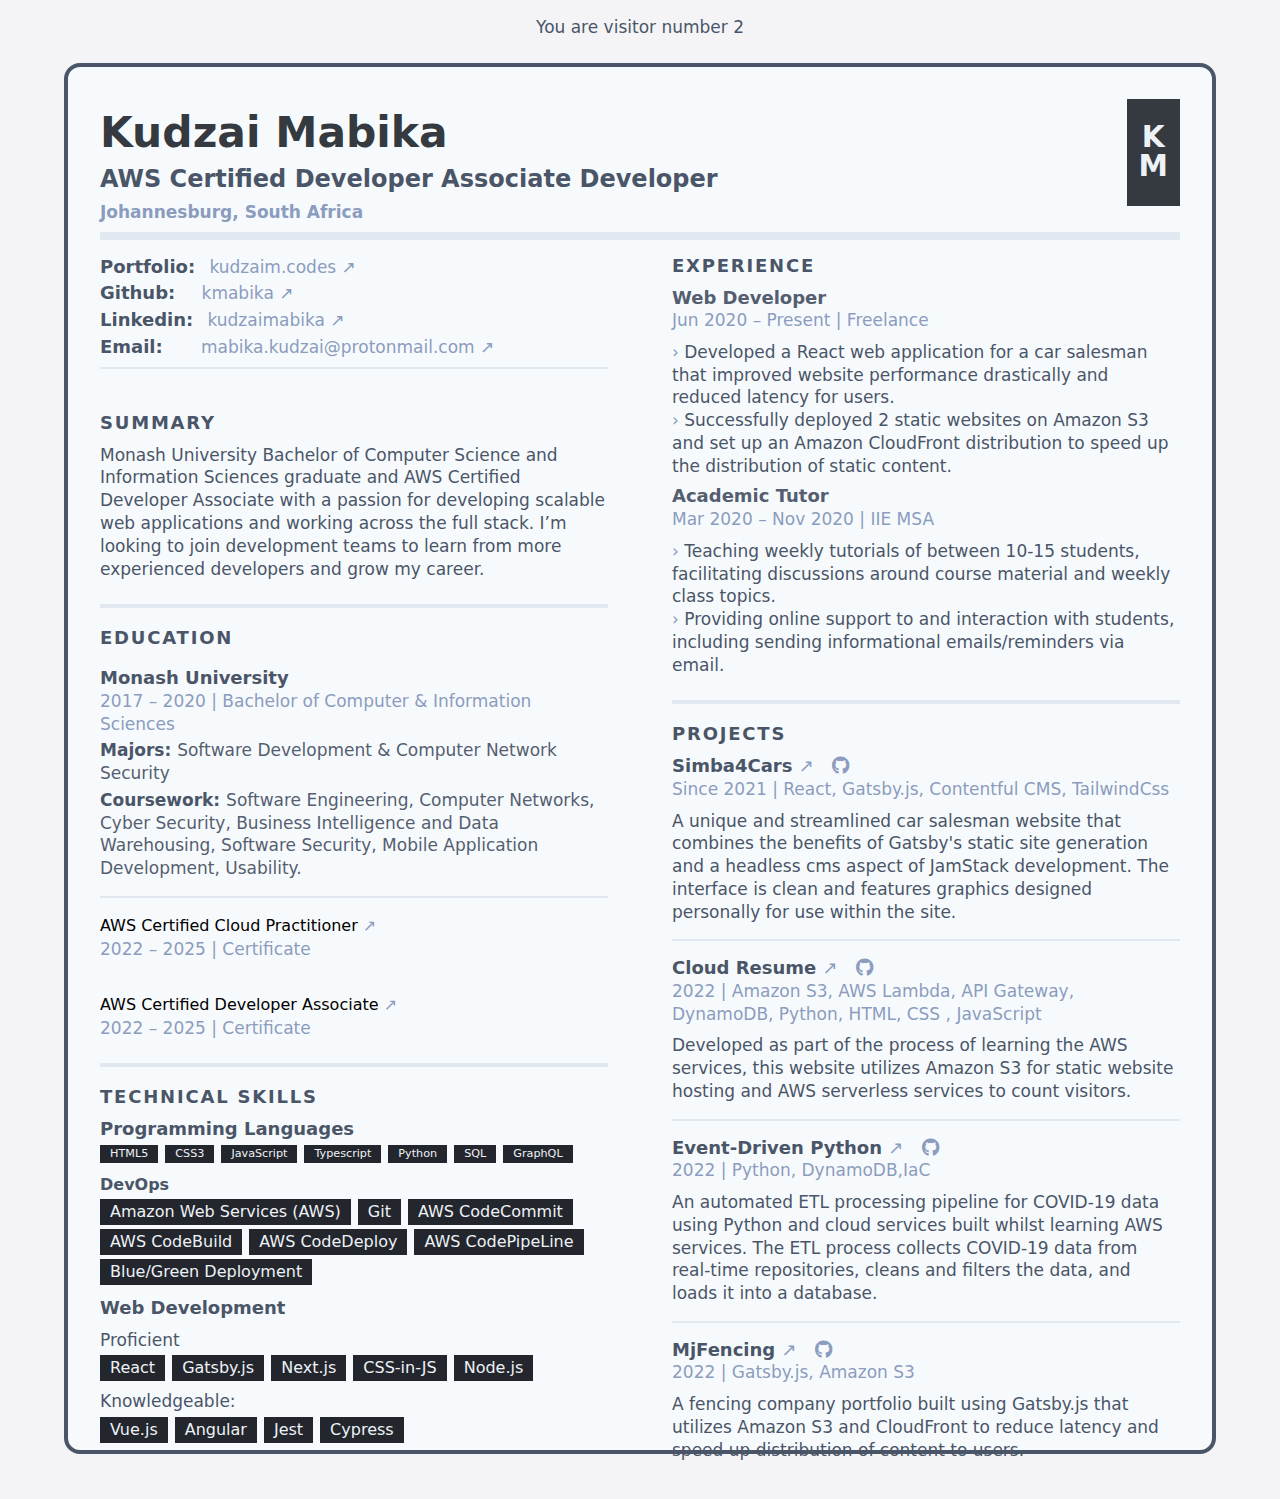
==== index.html @ 975f4b22 "Merge pull request #1 from kmabika/master" ====
<!DOCTYPE html>
<html lang="en" xmlns="http://www.w3.org/1999/xhtml">
  <head>
    <meta charset="UTF-8" />
    <meta name="description" content="Kudzai Mabika - Resume" />
    <meta name="keywords" content="resume,cv,Kudzai Mabika" />
    <meta name="author" content="Kudzai Mabika" />
    <meta name="viewport" content="width=device-width, initial-scale=1.0" />
    <link
      href="https://cdnjs.cloudflare.com/ajax/libs/font-awesome/5.15.2/css/all.min.css"
      rel="stylesheet"
    />
    <link
      rel="preload"
      href="./fonts/Jost-Medium.woff2"
      as="font"
      crossorigin="anonymous"
    />
    <link rel="icon" href="/favicon.ico" type="image/x-icon"/>
    <link rel="preconnect" href="https://fonts.googleapis.com" />
    <link rel="preconnect" href="https://fonts.gstatic.com" crossorigin />
    <link
      href="https://fonts.googleapis.com/css2?family=Jost:ital,wght@0,100;0,200;0,300;0,400;0,500;0,600;0,700;0,800;0,900;1,100;1,200;1,300;1,400;1,500;1,600;1,700;1,800;1,900&display=swap"
      rel="stylesheet"
    />
    <link href="./assets/css/style.css" rel="stylesheet" />
    <title>Kudzai Mabika — Resume</title>
  </head>

  <body>
    <p class="mt-4 text-center leading-normal text-gray-700 text-md">
      You are visitor number 2
    </p>
    <main class="font-jost hyphens-manual">
      <!-- Page -------------------------------------------------------------------------------------------------------->
      <div
        class="max-w-3xl p-3 mx-auto my-auto bg-gray-100 border-4 border-gray-700 print:border-0 page print:max-w-letter print:max-h-letter print:mx-0 print:my-o lg:h-letter md:max-w-letter md:h-letter xsm:p-8 sm:p-9 lg:mt-6 rounded-2xl print:bg-white"
      >
        <!-- Name ---------------------------------------------------------------------------------------------------->
        <header
          class="inline-flex items-baseline justify-between w-full mb-3 align-top border-b-8"
        >
          <div class="block">
            <h1 class="mb-0 text-5xl font-bold text-gray-750">Kudzai Mabika</h1>
            <!--Job Title--------------------------------------------------------------------------------------------------------->
            <h2
              class="m-0 text-2xl font-semibold text-gray-700 leading-snugish"
            >
              AWS Certified Developer Associate Developer
            </h2>
            <!--Location --------------------------------------------------------------------------------------------------------->
            
            <h3
              class="m-0 mt-2 mb-2 font-semibold text-md text-gray-550 leading-snugish"
            >
             Johannesburg, South Africa
            </h3>
          </div>
          <!--   Initials Block         -->
          <div
            class="justify-between px-3 mt-0 mb-5 text-3xl font-bold leading-none text-gray-200 initials-container bg-gray-750 print:bg-black"
            style="padding-bottom: 1.5rem; padding-top: 1.5rem"
          >
            <div class="text-center initial">K</div>
            <div class="text-center initial">M</div>
          </div>
        </header>

        <!-- Column -------------------------------------------------------------------------------------------------->
        <div
          class="col-gap-16 md:col-count-2 print:col-count-2 md:h-letter-col-full print:h-letter-col-full col-fill-balance"
        >
          <!-- Contact Information ------------------------------------------------------------------------------------->
          <section class="pb-4 mt-4 first:mt-0">
            <!-- To keep in the same column -------------------------------------------------------------------------->
            <div class="break-inside-avoid">
              <section class="pb-2 mb-2 border-b-2 break-inside-avoid">
                <ul class="list-inside pr-7">
                  <li
                    class="mt-1 leading-normal text-black transition duration-100 ease-in text-gray-550 text-md hover:text-gray-700 print:"
                  >
                    <a href="https://l.linklyhq.com/l/aU95" class="group">
                      <span
                        class="mr-2 text-lg font-semibold text-gray-700 leading-snugish"
                      >
                        Portfolio:
                      </span>
                      kudzaim.codes
                      <span
                        class="inline-block font-normal text-black transition duration-100 ease-in text-gray-550 print:text-black group-hover:text-gray-700 print:"
                      >
                        ↗
                      </span>
                    </a>
                  </li>
                  <li
                    class="mt-1 leading-normal transition duration-100 ease-in text-gray-550 text-md hover:text-gray-700"
                  >
                    <a href="https://l.linklyhq.com/l/aU9O" class="group">
                      <span
                        class="mr-5 text-lg font-semibold text-gray-700 leading-snugish"
                      >
                        Github:
                      </span>
                      kmabika
                      <span
                        class="inline-block font-normal text-black transition duration-100 ease-in text-gray-550 print:text-black group-hover:text-gray-700 print:"
                      >
                        ↗
                      </span>
                    </a>
                  </li>
                  <li
                    class="mt-1 leading-normal text-black transition duration-100 ease-in text-gray-550 text-md hover:text-gray-700 print:"
                  >
                    <a href="https://l.linklyhq.com/l/aU9a" class="group">
                      <span
                        class="mr-2 text-lg font-semibold text-gray-700 leading-snugish"
                      >
                        Linkedin:
                      </span>
                      kudzaimabika
                      <span
                        class="inline-block font-normal text-black transition duration-100 ease-in text-gray-550 print:text-black group-hover:text-gray-700 print:"
                      >
                        ↗
                      </span>
                    </a>
                  </li>
                  <li
                    class="mt-1 leading-normal transition duration-100 ease-in text-gray-550 text-md hover:text-gray-700"
                  >
                    <a href="mailto:mabika.kudzai@protonmail.com" class="group">
                      <span
                        class="mr-8 text-lg font-semibold text-gray-700 leading-snugish"
                      >
                        Email:
                      </span>
                      mabika.kudzai@protonmail.com
                      <span
                        class="inline-block font-normal transition duration-100 ease-in text-gray-550 print:text-black group-hover:text-gray-700"
                      >
                        ↗
                      </span>
                    </a>
                  </li>
                </ul>
              </section>
            </div>
          </section>
          <!--Summary ---------------------------------------------------------------------------------------------------------->
          <section class="pb-2 pb-4 mt-4 border-b-4 first:mt-0">
            <!-- To keep in the same column -->
            <div class="break-inside-avoid">
              <h2
                class="mb-2 text-lg font-bold tracking-widest text-gray-700 print:font-normal"
              >
                SUMMARY
              </h2>

              <section class="mb-2 break-inside-avoid">
                <p class="mt-2 leading-normal text-gray-700 text-md">
                  Monash University Bachelor of Computer Science and Information Sciences graduate and AWS Certified Developer Associate with a passion for developing scalable web applications 
                  and working across the full stack. I’m looking to join development teams to learn from more experienced developers 
                  and grow my career.
                  </p>
              </section>
            </div>
          </section>
          <!--Education -------------------------------------------------------------------------------------------------------->
          <section class="pb-2 pb-4 mt-4 border-b-4 first:mt-0">
            <!-- To keep in the same column -->
            <div class="break-inside-avoid">
              <h2
                class="mb-2 text-lg font-bold tracking-widest text-gray-700 print:font-normal"
              >
                EDUCATION
              </h2>
              <!-- school --------------------------------------------------------------------------->
              <section class="pb-4 mt-4 mb-4 border-b-2 break-inside-avoid">
                <header>
                  <h3
                    class="flex-grow text-lg font-semibold text-gray-700 leading-snugish"
                  >
                    Monash University
                  </h3>
                  <p class="leading-normal text-md text-gray-550">
                    2017 &ndash; 2020 | Bachelor of Computer & Information
                    Sciences
                  </p>
                </header>
                <p class="mt-1 leading-normal text-md text-gray-650">
                  <span
                    class="font-semibold text-gray-700 text-md leading-snugish"
                  >
                    Majors:
                  </span>
                  Software Development & Computer Network Security
                </p>
                <p class="mt-1 leading-normal text-md text-gray-650">
                  <span
                    class="font-semibold text-gray-700 text-md leading-snugish"
                  >
                    Coursework:
                  </span>
                  Software Engineering, Computer Networks, Cyber Security, Business Intelligence and Data Warehousing,
                  Software Security, Mobile Application Development, Usability.
                </p>
              </section>
              <!--school 2--------------------------------------------------------------------------------------------->
              <section class="pb-4 mt-4 mb-4 break-inside-avoid">
                <header>
                  <a
                    href="https://www.credly.com/badges/3acdc860-6f5d-44ab-886d-66d6100be6db/public_url"
                    target="_blank"
                    class="group"
                  >
                    AWS Certified Cloud Practitioner
                    <span
                      class="inline-block mr-3 font-normal transition duration-100 ease-in text-gray-550 print:text-black group-hover:text-gray-700"
                    >
                      ↗
                    </span>
                  </a>
                  <p class="leading-normal text-md text-gray-550">
                    2022  &ndash; 2025 | Certificate
                  </p>
                </header>
              </section>

              <!--school 3 --------------------------------------------------------------------------------->
              <section class="pb-2 mt-4 break-inside-avoid">
                <header>
                  <a
                    href="https://www.credly.com/badges/15f60cdb-310f-484d-ad85-1a2a20058ead/public_url"
                    target="_blank"
                    class="group"
                  >
                    AWS Certified Developer Associate
                    <span
                      class="inline-block mr-3 font-normal transition duration-100 ease-in text-gray-550 print:text-black group-hover:text-gray-700"
                    >
                      ↗
                    </span>
                  </a>
                  <p class="leading-normal text-md text-gray-550">
                    2022  &ndash; 2025 | Certificate
                  </p>
                </header>
              </section>
            </div>
          </section>
          <section class="pb-4 mt-4 first:mt-0">
            <!-- To keep in the same column -->
            <div class="break-inside-avoid">
              <h2
                class="mb-2 text-lg font-bold tracking-widest text-gray-700 print:font-normal"
              >
                TECHNICAL SKILLS
              </h2>
              <!--Full Stack Development ------------------------------------------------------------------------------------------->
              <section class="mb-2 break-inside-avoid">
                <header>
                  <h3
                    class="text-lg font-semibold text-gray-700 leading-snugish"
                  >
                    Programming Languages
                  </h3>
                </header>
                <div class="my-1 last:pb-1">
                  <ul
                    class="flex flex-wrap text-sm leading-relaxed -mr-1.6 -mb-1"
                  >
                    <li
                      class="px-2.5 mr-1.6 mb-1 text-gray-200 leading-relaxed print:bg-white print:border-inset bg-gray-250"
                    >
                      HTML5
                    </li>
                    <li
                      class="px-2.5 mr-1.6 mb-1 text-gray-200 leading-relaxed print:bg-white print:border-inset bg-gray-250"
                    >
                      CSS3
                    </li>
                    <li
                      class="px-2.5 mr-1.6 mb-1 text-gray-200 leading-relaxed print:bg-white print:border-inset bg-gray-250"
                    >
                      JavaScript
                    </li>
                    <li
                      class="px-2.5 mr-1.6 mb-1 text-gray-200 leading-relaxed print:bg-white print:border-inset bg-gray-250"
                    >
                      Typescript
                    </li>
                    <li
                      class="px-2.5 mr-1.6 mb-1 text-gray-200 leading-relaxed print:bg-white print:border-inset bg-gray-250"
                    >
                      Python
                    </li>
                    <li
                      class="px-2.5 mr-1.6 mb-1 text-gray-200 leading-relaxed print:bg-white print:border-inset bg-gray-250"
                    >
                      SQL
                    </li>
                    <li
                      class="px-2.5 mr-1.6 mb-1 text-gray-200 leading-relaxed print:bg-white print:border-inset bg-gray-250"
                    >
                      GraphQL
                    </li>
                  </ul>
                </div>
              </section>
              <!--DevOps ------------------------ ------------------------------------------------------------------------------------------->
              <section class="mb-2 break-inside-avoid">
                <header>
                  <h3
                    class="font-semibold text-gray-700 text-m leading-snugish"
                  >
                    DevOps
                  </h3>
                </header>
                <div class="my-1 last:pb-1">
                  <ul
                    class="flex flex-wrap text-m leading-relaxed -mr-1.6 -mb-1"
                  >
                    <li
                      class="px-2.5 mr-1.6 mb-1 text-gray-200 leading-relaxed print:bg-white print:border-inset bg-gray-250"
                    >
                      Amazon Web Services (AWS)
                    </li>
                    <li
                      class="px-2.5 mr-1.6 mb-1 text-gray-200 leading-relaxed print:bg-white print:border-inset bg-gray-250"
                    >
                      Git
                    </li>

                    <li
                      class="px-2.5 mr-1.6 mb-1 text-gray-200 leading-relaxed print:bg-white print:border-inset bg-gray-250"
                    >
                      AWS CodeCommit
                    </li>
                    <li
                      class="px-2.5 mr-1.6 mb-1 text-gray-200 leading-relaxed print:bg-white print:border-inset bg-gray-250"
                    >
                      AWS CodeBuild
                    </li>
                    <li
                      class="px-2.5 mr-1.6 mb-1 text-gray-200 leading-relaxed print:bg-white print:border-inset bg-gray-250"
                    >
                      AWS CodeDeploy
                    </li>
                    <li
                      class="px-2.5 mr-1.6 mb-1 text-gray-200 leading-relaxed print:bg-white print:border-inset bg-gray-250"
                    >
                      AWS CodePipeLine
                    </li>

                    <li
                      class="px-2.5 mr-1.6 mb-1 text-gray-200 leading-relaxed print:bg-white print:border-inset bg-gray-250"
                    >
                      Blue/Green Deployment
                    </li>
                  </ul>
                </div>
              </section>
              <!-- Web Development -->
              <section class="mb-2 break-inside-avoid">
                <header>
                  <h3
                    class="text-lg font-semibold text-gray-700 leading-snugish"
                  >
                    Web Development
                  </h3>
                  <p class="mt-2.1 text-md text-gray-700 leading-normal">
                    Proficient
                  </p>
                </header>
                <div class="my-1 last:pb-1">
                  <ul
                    class="flex flex-wrap text-m leading-relaxed -mr-1.6 -mb-1"
                  >
                    <li
                      class="px-2.5 mr-1.6 mb-1 text-gray-200 leading-relaxed print:bg-white print:border-inset bg-gray-250"
                    >
                      React
                    </li>
                    <li
                      class="px-2.5 mr-1.6 mb-1 text-gray-200 leading-relaxed print:bg-white print:border-inset bg-gray-250"
                    >
                      Gatsby.js
                    </li>
                    <li
                      class="px-2.5 mr-1.6 mb-1 text-gray-200 leading-relaxed print:bg-white print:border-inset bg-gray-250"
                    >
                      Next.js
                    </li>
                    <li
                      class="px-2.5 mr-1.6 mb-1 text-gray-200 leading-relaxed print:bg-white print:border-inset bg-gray-250"
                    >
                      CSS-in-JS
                    </li>
                    <li
                      class="px-2.5 mr-1.6 mb-1 text-gray-200 leading-relaxed print:bg-white print:border-inset bg-gray-250"
                    >
                      Node.js
                    </li>
                  </ul>
                </div>
                <p class="mt-2.1 text-md text-gray-700 leading-normal">
                  Knowledgeable:
                </p>
                <div class="my-1 last:pb-1">
                  <ul
                    class="flex flex-wrap text-m leading-relaxed -mr-1.6 -mb-1"
                  >
                    <li
                      class="px-2.5 mr-1.6 mb-1 text-gray-200 leading-relaxed print:bg-white print:border-inset bg-gray-250"
                    >
                      Vue.js
                    </li>
                    <li
                      class="px-2.5 mr-1.6 mb-1 text-gray-200 leading-relaxed print:bg-white print:border-inset bg-gray-250"
                    >
                      Angular
                    </li>
                    <li
                      class="px-2.5 mr-1.6 mb-1 text-gray-200 leading-relaxed print:bg-white print:border-inset bg-gray-250"
                    >
                      Jest
                    </li>
                    <li
                      class="px-2.5 mr-1.6 mb-1 text-gray-200 leading-relaxed print:bg-white print:border-inset bg-gray-250"
                    >
                      Cypress
                    </li>
                  </ul>
                </div>
              </section>
            </div>
          </section>

          <!--Experience ------------------------------------------------------------------------------------------------------>
          <section class="pb-2 pb-4 mt-4 border-b-4 first:mt-0">
            <!-- To keep in the same column ------------------------------------------------------------------------->
            <div class="break-inside-avoid">
              <h2
                class="mb-2 text-lg font-bold tracking-widest text-gray-700 print:font-normal"
              >
                EXPERIENCE
              </h2>
              <!--Job 1-->
              <section class="mb-2 break-inside-avoid">
                <header>
                  <h3
                    class="text-lg font-semibold text-gray-650 leading-snugish"
                  >
                    Web Developer
                  </h3>
                  <p class="leading-normal text-md text-gray-550">
                    Jun 2020 &ndash; Present | Freelance
                  </p>
                </header>
                <ul class="mt-2.1 text-md text-gray-700 leading-normal">
                  <li>
                    <span
                      class="transform -translate-y-px select-none text-gray-550"
                    >
                      &rsaquo;
                    </span>
                    Developed a React web application for a car salesman that improved website performance drastically and reduced latency for users.              </li>
                  <li>
                    <span
                      class="transform -translate-y-px select-none text-gray-550"
                    >
                      &rsaquo;
                    </span>
                    Successfully deployed 2 static websites on Amazon S3 and set up an Amazon CloudFront distribution to speed up the distribution of static content.
                  </li>
                </ul>
              </section>
              <!--                Additional Jobs Would Go Here-->
              <section class="mb-2 break-inside-avoid">
                <header>
                  <h3
                    class="text-lg font-semibold text-gray-650 leading-snugish"
                  >
                    Academic Tutor
                  </h3>
                  <p class="leading-normal text-md text-gray-550">
                    Mar 2020 &ndash; Nov 2020 | IIE MSA
                  </p>
                </header>
                <ul class="mt-2.1 text-md text-gray-700 leading-normal">
                  <li>
                    <span
                      class="transform -translate-y-px select-none text-gray-550"
                    >
                      &rsaquo;
                    </span>
                    Teaching weekly tutorials of between 10-15 students, facilitating discussions around course
                    material and weekly class topics.
                  </li>
                  <li>
                    <span
                      class="transform -translate-y-px select-none text-gray-550"
                    >
                      &rsaquo;
                    </span>
                    Providing online support to and interaction with students, including 
                    sending informational emails/reminders via email.
                  </li>
                </ul>
              </section>
            </div>
          </section>

          <!--Projects ---------------------------------------------------------------------------------------------------------->
          <section class="pb-2 pb-4 mt-4 first:mt-0">
            <div class="break-inside-avoid">
              <!-- To keep in the same column -->
              <h2
                class="mb-2 text-lg font-bold tracking-widest text-gray-700 print:font-normal"
              >
                PROJECTS
              </h2>
              <!--Project 1 --------------------------------------------------------------------------------------------------------->
              <section class="pb-4 mb-4 border-b-2 break-inside-avoid">
                <header>
                  <h3
                    class="text-lg font-semibold text-gray-700 leading-snugish"
                  >
                    <a
                      href="https://simba4cars.co.za"
                      target="_blank"
                      class="group"
                    >
                      Simba4Cars
                      <span
                        class="inline-block mr-3 font-normal transition duration-100 ease-in text-gray-550 print:text-black group-hover:text-gray-700"
                      >
                        ↗
                      </span>
                    </a>
                    <span
                      class="inline-block font-normal transition duration-100 ease-in text-gray-550 print:text-black group-hover:text-gray-700"
                    >
                      <a
                        href="https://github.com/kmabika/simba4cars.co.za"
                        target="_blank"
                      >
                        <i class="fab fa-github"></i>
                      </a>
                    </span>
                  </h3>
                  <p class="leading-normal text-md text-gray-550">
                    Since 2021 | React, Gatsby.js, Contentful CMS, TailwindCss
                  </p>
                </header>
                <p class="mt-2.1 text-md text-gray-700 leading-normal">
                  A unique and streamlined car salesman website that combines the benefits of Gatsby's static site generation and a headless cms aspect of JamStack development. The interface is clean and features graphics designed personally for use within the site.
                </p>
              </section>
              <!--Project 2-->
              <section class="pb-4 mb-4 border-b-2 break-inside-avoid">
                <header>
                  <h3
                    class="text-lg font-semibold text-gray-700 leading-snugish"
                  >
                    <a
                      href="https://resume.kudzaim.codes"
                      target="_blank"
                      class="group"
                    >
                      Cloud Resume
                      <span
                        class="inline-block mr-3 font-normal transition duration-100 ease-in text-gray-550 print:text-black group-hover:text-gray-700"
                      >
                        ↗
                      </span>
                    </a>
                    <span
                      class="inline-block font-normal transition duration-100 ease-in text-gray-550 print:text-black group-hover:text-gray-700"
                    >
                      <a
                        href="https://github.com/kmabika/cloud-resume-challenge"
                        target="_blank"
                      >
                        <i class="fab fa-github"></i>
                      </a>
                    </span>
                  </h3>
                  <p class="leading-normal text-md text-gray-550">
                    2022 | Amazon S3, AWS Lambda, API Gateway, DynamoDB, Python, HTML, CSS , JavaScript
                  </p>
                </header>
                <p class="mt-2.1 text-md text-gray-700 leading-normal">
                  Developed as part of the process of learning the AWS services,
                  this website utilizes Amazon S3 for static website hosting and AWS serverless services to count visitors.
                </p>
              </section>
              <!--Project 3---------------------------------------------------------->
              <section class="pb-4 mb-4 border-b-2 break-inside-avoid">
                <header>
                  <h3
                    class="text-lg font-semibold text-gray-700 leading-snugish"
                  >
                    <a href="https://github.com/kmabika/event-driven-python" class="group">
                      Event-Driven Python
                      <span
                        class="inline-block mr-3 font-normal transition duration-100 ease-in text-gray-550 print:text-black group-hover:text-gray-700"
                      >
                        ↗
                      </span>
                    </a>
                    <span
                      class="inline-block font-normal transition duration-100 ease-in text-gray-550 print:text-black group-hover:text-gray-700"
                    >
                      <a
                        href="https://github.com/kmabika/event-driven-python"
                      >
                        <i class="fab fa-github"></i>
                      </a>
                    </span>
                  </h3>
                  <p class="leading-normal text-md text-gray-550">
                    2022 | Python, DynamoDB,IaC
                  </p>
                </header>
                <p class="mt-2.1 text-md text-gray-700 leading-normal">
                  An automated ETL processing pipeline for COVID-19 data using Python and cloud services built whilst learning AWS services. The ETL process collects COVID-19 data from real-time repositories, cleans and filters the data, and loads it into a database.
                </p>
              </section>
              <!--Project 4---------------------------------------------------------->
              <section class="mb-2 break-inside-avoid">
                <header>
                  <h3
                    class="text-lg font-semibold text-gray-700 leading-snugish"
                  >
                    <a
                      href="https://mjfencing.co.za"
                      class="group"
                    >
                      MjFencing
                      <span
                        class="inline-block mr-3 font-normal transition duration-100 ease-in text-gray-550 print:text-black group-hover:text-gray-700"
                      >
                        ↗
                      </span>
                    </a>
                    <span
                      class="inline-block font-normal transition duration-100 ease-in text-gray-550 print:text-black group-hover:text-gray-700"
                    >
                      <a
                        href="https://github.com/kmabika/mjfencing.co.za"
                      >
                        <i class="fab fa-github"></i>
                      </a>
                    </span>
                  </h3>
                  <p class="leading-normal text-md text-gray-550">
                    2022 | Gatsby.js, Amazon S3
                  </p>
                </header>
                <p class="mt-2.1 text-md text-gray-700 leading-normal">
                  A fencing company portfolio built using Gatsby.js that utilizes Amazon S3 and CloudFront to reduce latency and speed up distribution of content to users.
                </p>
              </section>
            </div>
          </section>
        </div>
        <!-- end Column -->
      </div>

      <!-- end Page -->
    </main>
  </body>
</html>
---- assets/css/style.css ----
@import url("https://fonts.googleapis.com/css2?family=Jost:ital,wght@0,100;0,200;0,300;0,400;0,500;0,600;0,700;0,800;0,900;1,100;1,200;1,300;1,400;1,500;1,600;1,700;1,800;1,900&display=swap");
@font-face {
  font-family: Jost;
  font-style: normal;
  font-weight: 600;
  src: url(/fonts/Jost-SemiBold.woff2) format("woff2");
  font-display: swap;
  unicode-range: U+0000-007f, U+0080-00ff;
}
@font-face {
  font-family: Jost;
  font-style: normal;
  font-weight: 600;
  src: url(/fonts/Jost-SemiBold.woff2) format("woff2");
  font-display: swap;
  unicode-range: U+0100-017f, U+0180-024f, U+0250-02af, U+1e??, U+2c60-2c7f,
    U+a720-a7ff, U+ab30-ab6f;
}
@font-face {
  font-family: Jost;
  font-style: normal;
  font-weight: 600;
  src: url(/fonts/Jost-SemiBold.woff2) format("woff2");
  font-display: swap;
  unicode-range: U+2000-206f, U+2070-209f, U+20a0-20cf, U+2100-214f, U+2150-218f,
    U+2190-21ff, U+22??, U+25a0-25ff, U+2700-27bf;
}
@font-face {
  font-family: Jost;
  font-style: normal;
  font-weight: 700;
  src: url(/fonts/Jost-Bold.woff2) format("woff2");
  font-display: swap;
  unicode-range: U+0000-007f, U+0080-00ff;
}
@font-face {
  font-family: Jost;
  font-style: normal;
  font-weight: 700;
  src: url(/fonts/Jost-Bold.woff2) format("woff2");
  font-display: swap;
  unicode-range: U+0100-017f, U+0180-024f, U+0250-02af, U+1e??, U+2c60-2c7f,
    U+a720-a7ff, U+ab30-ab6f;
}
@font-face {
  font-family: Jost;
  font-style: normal;
  font-weight: 700;
  src: url(/fonts/Jost-Bold.woff2) format("woff2");
  font-display: swap;
  unicode-range: U+2000-206f, U+2070-209f, U+20a0-20cf, U+2100-214f, U+2150-218f,
    U+2190-21ff, U+22??, U+25a0-25ff, U+2700-27bf;
}
@font-face {
  font-family: Jost;
  font-style: normal;
  font-weight: 500;
  src: url(/fonts/Jost-Medium.woff2) format("woff2");
  font-display: swap;
  unicode-range: U+0000-007f, U+0080-00ff;
}
@font-face {
  font-family: Jost;
  font-style: normal;
  font-weight: 500;
  src: url(/fonts/Jost-Medium.woff2) format("woff2");
  font-display: swap;
  unicode-range: U+0100-017f, U+0180-024f, U+0250-02af, U+1e??, U+2c60-2c7f,
    U+a720-a7ff, U+ab30-ab6f;
}
@font-face {
  font-family: Jost;
  font-style: normal;
  font-weight: 400;
  src: url(/fonts/Jost-Medium.woff2) format("woff2");
  font-display: swap;
  unicode-range: U+0000-007f, U+0080-00ff;
}
@font-face {
  font-family: Jost;
  font-style: normal;
  font-weight: 400;
  src: url(/fonts/Jost-Medium.woff2) format("woff2");
  font-display: swap;
  unicode-range: U+0100-017f, U+0180-024f, U+0250-02af, U+1e??, U+2c60-2c7f,
    U+a720-a7ff, U+ab30-ab6f;
}
@font-face {
  font-family: Jost;
  font-style: normal;
  font-weight: 400;
  src: url(/fonts/Jost-Medium.woff2) format("woff2");
  font-display: swap;
  unicode-range: U+2000-206f, U+2070-209f, U+20a0-20cf, U+2100-214f, U+2150-218f,
    U+2190-21ff, U+22??, U+25a0-25ff, U+2700-27bf;
}

/*! normalize.css v8.0.1 | MIT License | github.com/necolas/normalize.css */
html {
  line-height: 1.15;
  -webkit-text-size-adjust: 100%;
}
body {
  margin: 0;
}
main {
  display: block;
}
h1 {
  font-size: 2em;
  margin: 0.67em 0;
}
a {
  background-color: transparent;
}
code {
  font-family: monospace, monospace;
  font-size: 1em;
}
input {
  font-family: inherit;
  font-size: 100%;
  line-height: 1.15;
  margin: 0;
  overflow: visible;
}
::-webkit-file-upload-button {
  -webkit-appearance: button;
  font: inherit;
}
h1,
h2,
h3,
h6,
p,
ul {
  margin: 0;
}
ul {
  list-style: none;
  padding: 0;
}
html {
  font-family: system-ui, -apple-system, BlinkMacSystemFont, Segoe UI, Roboto,
    Helvetica Neue, Arial, Noto Sans, sans-serif, Apple Color Emoji,
    Segoe UI Emoji, Segoe UI Symbol, Noto Color Emoji;
  line-height: 1.5;
}
*,
:after,
:before {
  box-sizing: border-box;
  border: 0 solid #e2e8f0;
}
input::-moz-placeholder {
  color: #a0aec0;
}
input:-ms-input-placeholder {
  color: #a0aec0;
}
input::placeholder {
  color: #a0aec0;
}
h1,
h2,
h3,
h6 {
  font-size: inherit;
  font-weight: inherit;
}
a {
  text-decoration: inherit;
}
a,
input {
  color: inherit;
}
input {
  padding: 0;
  line-height: inherit;
}
code {
  font-family: Menlo, Monaco, Consolas, Liberation Mono, Courier New, monospace;
}
body {
  -webkit-font-smoothing: subpixel-antialiased;
}
.bg-white {
  --bg-opacity: 1;
  background-color: #fdfdfd;
  background-color: rgba(253, 253, 253, var(--bg-opacity));
}
.bg-zig-zag{
  background-color: #f4f4f7;
  background-image: url("data:image/svg+xml;charset=utf-8,%3Csvg width='120' height='120' viewBox='0 0 60 60' xmlns='http://www.w3.org/2000/svg'%3E%3Cpath d='M54.627 0l.83.828-1.415 1.415L51.8 0h2.827zM5.373 0l-.83.828L5.96 2.243 8.2 0H5.374zM48.97 0l3.657 3.657-1.414 1.414L46.143 0h2.828zM11.03 0L7.372 3.657 8.787 5.07 13.857 0H11.03zm32.284 0L49.8 6.485 48.384 7.9l-7.9-7.9h2.83zM16.686 0L10.2 6.485 11.616 7.9l7.9-7.9h-2.83zm20.97 0l9.315 9.314-1.414 1.414L34.828 0h2.83zM22.344 0L13.03 9.314l1.414 1.414L25.172 0h-2.83zM32 0l12.142 12.142-1.414 1.414L30 .828 17.272 13.556l-1.414-1.414L28 0h4zM.284 0l28 28-1.414 1.414L0 2.544V0h.284zM0 5.373l25.456 25.455-1.414 1.415L0 8.2V5.374zm0 5.656l22.627 22.627-1.414 1.414L0 13.86v-2.83zm0 5.656l19.8 19.8-1.415 1.413L0 19.514v-2.83zm0 5.657l16.97 16.97-1.414 1.415L0 25.172v-2.83zM0 28l14.142 14.142-1.414 1.414L0 30.828V28zm0 5.657L11.314 44.97 9.9 46.386l-9.9-9.9v-2.828zm0 5.657L8.485 47.8 7.07 49.212 0 42.143v-2.83zm0 5.657l5.657 5.657-1.414 1.415L0 47.8v-2.83zm0 5.657l2.828 2.83-1.414 1.413L0 53.456v-2.83zM54.627 60L30 35.373 5.373 60H8.2L30 38.2 51.8 60h2.827zm-5.656 0L30 41.03 11.03 60h2.828L30 43.858 46.142 60h2.83zm-5.656 0L30 46.686 16.686 60h2.83L30 49.515 40.485 60h2.83zm-5.657 0L30 52.343 22.343 60h2.83L30 55.172 34.828 60h2.83zM32 60l-2-2-2 2h4zM59.716 0l-28 28 1.414 1.414L60 2.544V0h-.284zM60 5.373L34.544 30.828l1.414 1.415L60 8.2V5.374zm0 5.656L37.373 33.656l1.414 1.414L60 13.86v-2.83zm0 5.656l-19.8 19.8 1.415 1.413L60 19.514v-2.83zm0 5.657l-16.97 16.97 1.414 1.415L60 25.172v-2.83zM60 28L45.858 42.142l1.414 1.414L60 30.828V28zm0 5.657L48.686 44.97l1.415 1.415 9.9-9.9v-2.828zm0 5.657L51.515 47.8l1.414 1.413 7.07-7.07v-2.83zm0 5.657l-5.657 5.657 1.414 1.415L60 47.8v-2.83zm0 5.657l-2.828 2.83 1.414 1.413L60 53.456v-2.83zM39.9 16.385l1.414-1.414L30 3.658 18.686 14.97l1.415 1.415 9.9-9.9 9.9 9.9zm-2.83 2.828l1.415-1.414L30 9.313 21.515 17.8l1.414 1.413 7.07-7.07 7.07 7.07zm-2.827 2.83l1.414-1.416L30 14.97l-5.657 5.657 1.414 1.415L30 17.8l4.243 4.242zm-2.83 2.827l1.415-1.414L30 20.626l-2.828 2.83 1.414 1.414L30 23.456l1.414 1.414zM56.87 59.414L58.284 58 30 29.716 1.716 58l1.414 1.414L30 32.544l26.87 26.87z' fill='%233c3f4c' fill-opacity='.7' fill-rule='evenodd'/%3E%3C/svg%3E");
}
.bg-gray-100 {
  --bg-opacity: 1;
  background-color: #f7fafc;
  background-color: rgba(247, 250, 252, var(--bg-opacity));
}
.bg-gray-250 {
  --bg-opacity: 1;
  background-color: #24262d;
  background-color: rgba(36, 38, 45, var(--bg-opacity));
}
.bg-gray-750 {
  --bg-opacity: 1;
  background-color: #343a40;
  background-color: rgba(52, 58, 64, var(--bg-opacity));
}
.bg-blue-100 {
  --bg-opacity: 1;
  background-color: #ebf8ff;
  background-color: rgba(235, 248, 255, var(--bg-opacity));
}
.border-gray-700 {
  --border-opacity: 1;
  border-color: #4a5568;
  border-color: rgba(74, 85, 104, var(--border-opacity));
}
.rounded-md {
  border-radius: 0.375rem;
}
.rounded-2xl {
  border-radius: 1rem;
}
.border-4 {
  border-width: 4px;
}
.border-b-2 {
  border-bottom-width: 2px;
}
.border-b-4 {
  border-bottom-width: 4px;
}
.border-b-8 {
  border-bottom-width: 8px;
}
.block {
  display: block;
}
.inline-block {
  display: inline-block;
}
.flex {
  display: flex;
}
.inline-flex {
  display: inline-flex;
}
.flex-col {
  flex-direction: column;
}
.flex-wrap {
  flex-wrap: wrap;
}
.items-center {
  align-items: center;
}
.items-baseline {
  align-items: baseline;
}
.justify-center {
  justify-content: center;
}
.justify-between {
  justify-content: space-between;
}
.flex-grow {
  flex-grow: 1;
}
.font-jost {
  font-family: Jost, system-ui, -apple-system, BlinkMacSystemFont, Segoe UI,
    Roboto, Helvetica Neue, Arial, Noto Sans, sans-serif, Apple Color Emoji,
    Segoe UI Emoji, Segoe UI Symbol, Noto Color Emoji;
}
.font-normal {
  font-weight: 400;
}
.font-semibold {
  font-weight: 600;
}
.font-bold {
  font-weight: 700;
}
.h-screen {
  height: 100vh;
}
.text-sm {
  font-size: 0.7rem;
}
.text-lg {
  font-size: 1.125rem;
}
.text-2xl {
  font-size: 1.5rem;
}
.text-3xl {
  font-size: 1.85rem;
}
.text-5xl {
  font-size: 2.65rem;
}
.text-md {
  font-size: 1.0625rem;
}
.leading-none {
  line-height: 1;
}
.leading-normal {
  line-height: 1.34;
}
.leading-relaxed {
  line-height: 1.625;
}
.leading-snugish {
  line-height: 1.25;
}
.list-inside {
  list-style-position: inside;
}
.m-0 {
  margin: 0;
}
.my-1 {
  margin-top: 0.25rem;
  margin-bottom: 0.25rem;
}
.my-auto {
  margin-top: auto;
  margin-bottom: auto;
}
.mx-auto {
  margin-left: auto;
  margin-right: auto;
}
.mt-0 {
  margin-top: 0;
}
.mb-0 {
  margin-bottom: 0;
}
.mt-1 {
  margin-top: 0.25rem;
}
.mb-1 {
  margin-bottom: 0.25rem;
}
.mt-2 {
  margin-top: 0.5rem;
}
.mr-2 {
  margin-right: 0.5rem;
}
.mb-2 {
  margin-bottom: 0.5rem;
}
.ml-2 {
  margin-left: 0.5rem;
}
.mr-3 {
  margin-right: 0.75rem;
}
.mb-3 {
  margin-bottom: 0.75rem;
}
.mt-4 {
  margin-top: 1rem;
}
.mb-4 {
  margin-bottom: 1rem;
}
.mr-5 {
  margin-right: 1.25rem;
}
.mb-5 {
  margin-bottom: 1.25rem;
}
.mr-8 {
  margin-right: 2rem;
}
.mb-8 {
  margin-bottom: 2rem;
}
.mr-1\.6 {
  margin-right: 0.4375rem;
}
.mt-2\.1 {
  margin-top: 0.5625rem;
}
.-mb-1 {
  margin-bottom: -0.25rem;
}
.-mr-1\.6 {
  margin-right: -0.4375rem;
}
.first\:mt-0:first-child {
  margin-top: 0;
}
.max-w-3xl {
  max-width: 48rem;
}
.p-3 {
  padding: 0.75rem;
}
.py-2 {
  padding-top: 0.5rem;
  padding-bottom: 0.5rem;
}
.px-3 {
  padding-left: 0.75rem;
  padding-right: 0.75rem;
}
.px-6 {
  padding-left: 1.5rem;
  padding-right: 1.5rem;
}
.py-20 {
  padding-top: 5rem;
  padding-bottom: 5rem;
}
.px-40 {
  padding-left: 10rem;
  padding-right: 10rem;
}
.px-2\.5 {
  padding-left: 10px;
  padding-right: 10px;
}
.pb-2 {
  padding-bottom: 0.5rem;
}
.pb-4 {
  padding-bottom: 1rem;
}
.last\:pb-1:last-child {
  padding-bottom: 0.25rem;
}
.shadow-xl {
  box-shadow: 0 20px 25px -5px rgba(0, 0, 0, 0.1),
    0 10px 10px -5px rgba(0, 0, 0, 0.04);
}
.text-center {
  text-align: center;
}
.text-black {
  --text-opacity: 1;
  color: #24262d;
  color: rgba(36, 38, 45, var(--text-opacity));
}
.text-gray-200 {
  --text-opacity: 1;
  color: #edf2f7;
  color: rgba(237, 242, 247, var(--text-opacity));
}
.text-gray-500 {
  --text-opacity: 1;
  color: #a0aec0;
  color: rgba(160, 174, 192, var(--text-opacity));
}
.text-gray-550 {
  --text-opacity: 1;
  color: #8b9cbe;
  color: rgba(139, 156, 190, var(--text-opacity));
}
.text-gray-650 {
  --text-opacity: 1;
  color: #555e70;
  color: rgba(85, 94, 112, var(--text-opacity));
}
.text-gray-700 {
  --text-opacity: 1;
  color: #4a5568;
  color: rgba(74, 85, 104, var(--text-opacity));
}
.text-gray-750 {
  --text-opacity: 1;
  color: #343a40;
  color: rgba(52, 58, 64, var(--text-opacity));
}
.text-gray-800 {
  --text-opacity: 1;
  color: #2d3748;
  color: rgba(45, 55, 72, var(--text-opacity));
}
.text-red-500 {
  --text-opacity: 1;
  color: #f56565;
  color: rgba(245, 101, 101, var(--text-opacity));
}
.text-blue-600 {
  --text-opacity: 1;
  color: #3182ce;
  color: rgba(49, 130, 206, var(--text-opacity));
}
.text-blue-800 {
  --text-opacity: 1;
  color: #2c5282;
  color: rgba(44, 82, 130, var(--text-opacity));
}
.group:hover .group-hover\:text-gray-700,
.hover\:text-gray-700:hover {
  --text-opacity: 1;
  color: #4a5568;
  color: rgba(74, 85, 104, var(--text-opacity));
}
.tracking-widest {
  letter-spacing: 0.1em;
}
.select-none {
  -webkit-user-select: none;
  -moz-user-select: none;
  -ms-user-select: none;
  user-select: none;
}
.align-top {
  vertical-align: top;
}
.w-full {
  width: 100%;
}
.w-screen {
  width: 100vw;
}
.col-gap-16 {
  grid-column-gap: 4rem;
  -moz-column-gap: 4rem;
  column-gap: 4rem;
}
.transform {
  --transform-translate-x: 0;
  --transform-translate-y: 0;
  --transform-rotate: 0;
  --transform-skew-x: 0;
  --transform-skew-y: 0;
  --transform-scale-x: 1;
  --transform-scale-y: 1;
  transform: translateX(var(--transform-translate-x))
    translateY(var(--transform-translate-y)) rotate(var(--transform-rotate))
    skewX(var(--transform-skew-x)) skewY(var(--transform-skew-y))
    scaleX(var(--transform-scale-x)) scaleY(var(--transform-scale-y));
}
.-translate-y-px {
  --transform-translate-y: -1px;
}
.transition {
  transition-property: background-color, border-color, color, fill, stroke,
    opacity, box-shadow, transform;
}
.ease-in {
  transition-timing-function: cubic-bezier(0.4, 0, 1, 1);
}
.duration-100 {
  transition-duration: 0.1s;
}
@-webkit-keyframes spin {
  to {
    transform: rotate(1turn);
  }
}
@keyframes spin {
  to {
    transform: rotate(1turn);
  }
}
@-webkit-keyframes ping {
  75%,
  to {
    transform: scale(2);
    opacity: 0;
  }
}
@keyframes ping {
  75%,
  to {
    transform: scale(2);
    opacity: 0;
  }
}
@-webkit-keyframes pulse {
  50% {
    opacity: 0.5;
  }
}
@keyframes pulse {
  50% {
    opacity: 0.5;
  }
}
@-webkit-keyframes bounce {
  0%,
  to {
    transform: translateY(-25%);
    -webkit-animation-timing-function: cubic-bezier(0.8, 0, 1, 1);
    animation-timing-function: cubic-bezier(0.8, 0, 1, 1);
  }
  50% {
    transform: none;
    -webkit-animation-timing-function: cubic-bezier(0, 0, 0.2, 1);
    animation-timing-function: cubic-bezier(0, 0, 0.2, 1);
  }
}
@keyframes bounce {
  0%,
  to {
    transform: translateY(-25%);
    -webkit-animation-timing-function: cubic-bezier(0.8, 0, 1, 1);
    animation-timing-function: cubic-bezier(0.8, 0, 1, 1);
  }
  50% {
    transform: none;
    -webkit-animation-timing-function: cubic-bezier(0, 0, 0.2, 1);
    animation-timing-function: cubic-bezier(0, 0, 0.2, 1);
  }
}
.hyphens-manual {
  -webkit-hyphens: manual;
  -ms-hyphens: manual;
  hyphens: manual;
}
.break-inside-avoid {
  -moz-column-break-inside: avoid;
  break-inside: avoid;
}
.col-fill-balance {
  -moz-column-fill: balance;
  column-fill: balance;
}
@media print {
  @page {
    margin: 0;
  }
  body {
    -webkit-print-color-adjust: exact !important;
    color-adjust: exact !important;
    color: #3c3f4c !important;
  }
  .page {
    padding: 4rem !important;
    height: 100vh !important;
  }
  .initial {
    color: transparent !important;
    text-shadow: 0 0 0 #fff !important;
  }
  h1,
  h2,
  h3,
  li,
  p {
    color: #3c3f4c !important;
  }
  html {
    font-size: 11px !important;
  }
}
html {
  font-size: 11px;
  background-color: #f4f4f7;
}
@media (min-width: 640px) {
  html {
    font-size: calc(-5.58031px + 2.59067vw);
  }
}
@media (min-width: 833px) {
  html {
    font-size: calc(-5.89655px + 2.0284vw);
  }
}
@media (min-width: 1079.5px) {
  html {
    font-size: 16px;
  }
}
i:hover {
  color: #3c3f4c !important;
}
@media print {
  .print\:bg-black {
    --bg-opacity: 1;
    background-color: #24262d;
    background-color: rgba(36, 38, 45, var(--bg-opacity));
  }
  .print\:bg-white {
    --bg-opacity: 1;
    background-color: #fdfdfd;
    background-color: rgba(253, 253, 253, var(--bg-opacity));
  }
  .print\:border-0 {
    border-width: 0;
  }
  .print\:font-normal {
    font-weight: 400;
  }
  .print\:h-letter-col-full {
    height: 77.9375rem;
  }
  .print\:mx-0 {
    margin-left: 0;
    margin-right: 0;
  }
  .print\:max-w-letter {
    max-width: 72rem;
  }
  .print\:text-black {
    --text-opacity: 1;
    color: #24262d;
    color: rgba(36, 38, 45, var(--text-opacity));
  }
  .print\:border-inset {
    box-shadow: inset 0 0 0 1px #cbd5e0;
  }
  .print\:col-count-2 {
    -moz-column-count: 2;
    column-count: 2;
  }
}
@media (min-width: 500px) {
  .xsm\:p-8 {
    padding: 2rem;
  }
}
@media (min-width: 833px) {
  .md\:h-letter {
    height: 86.9375rem;
  }
  .md\:h-letter-col-full {
    height: 77.9375rem;
  }
  .md\:text-lg {
    font-size: 1.125rem;
  }
  .md\:text-3xl {
    font-size: 1.85rem;
  }
  .md\:max-w-letter {
    max-width: 72rem;
  }
  .md\:p-16 {
    padding: 4rem;
  }
  .md\:col-count-2 {
    -moz-column-count: 2;
    column-count: 2;
  }
}
@media (min-width: 1079.5px) {
  .lg\:h-letter {
    height: 86.9375rem;
  }
  .lg\:mt-6 {
    margin-top: 1.5rem;
  }
}
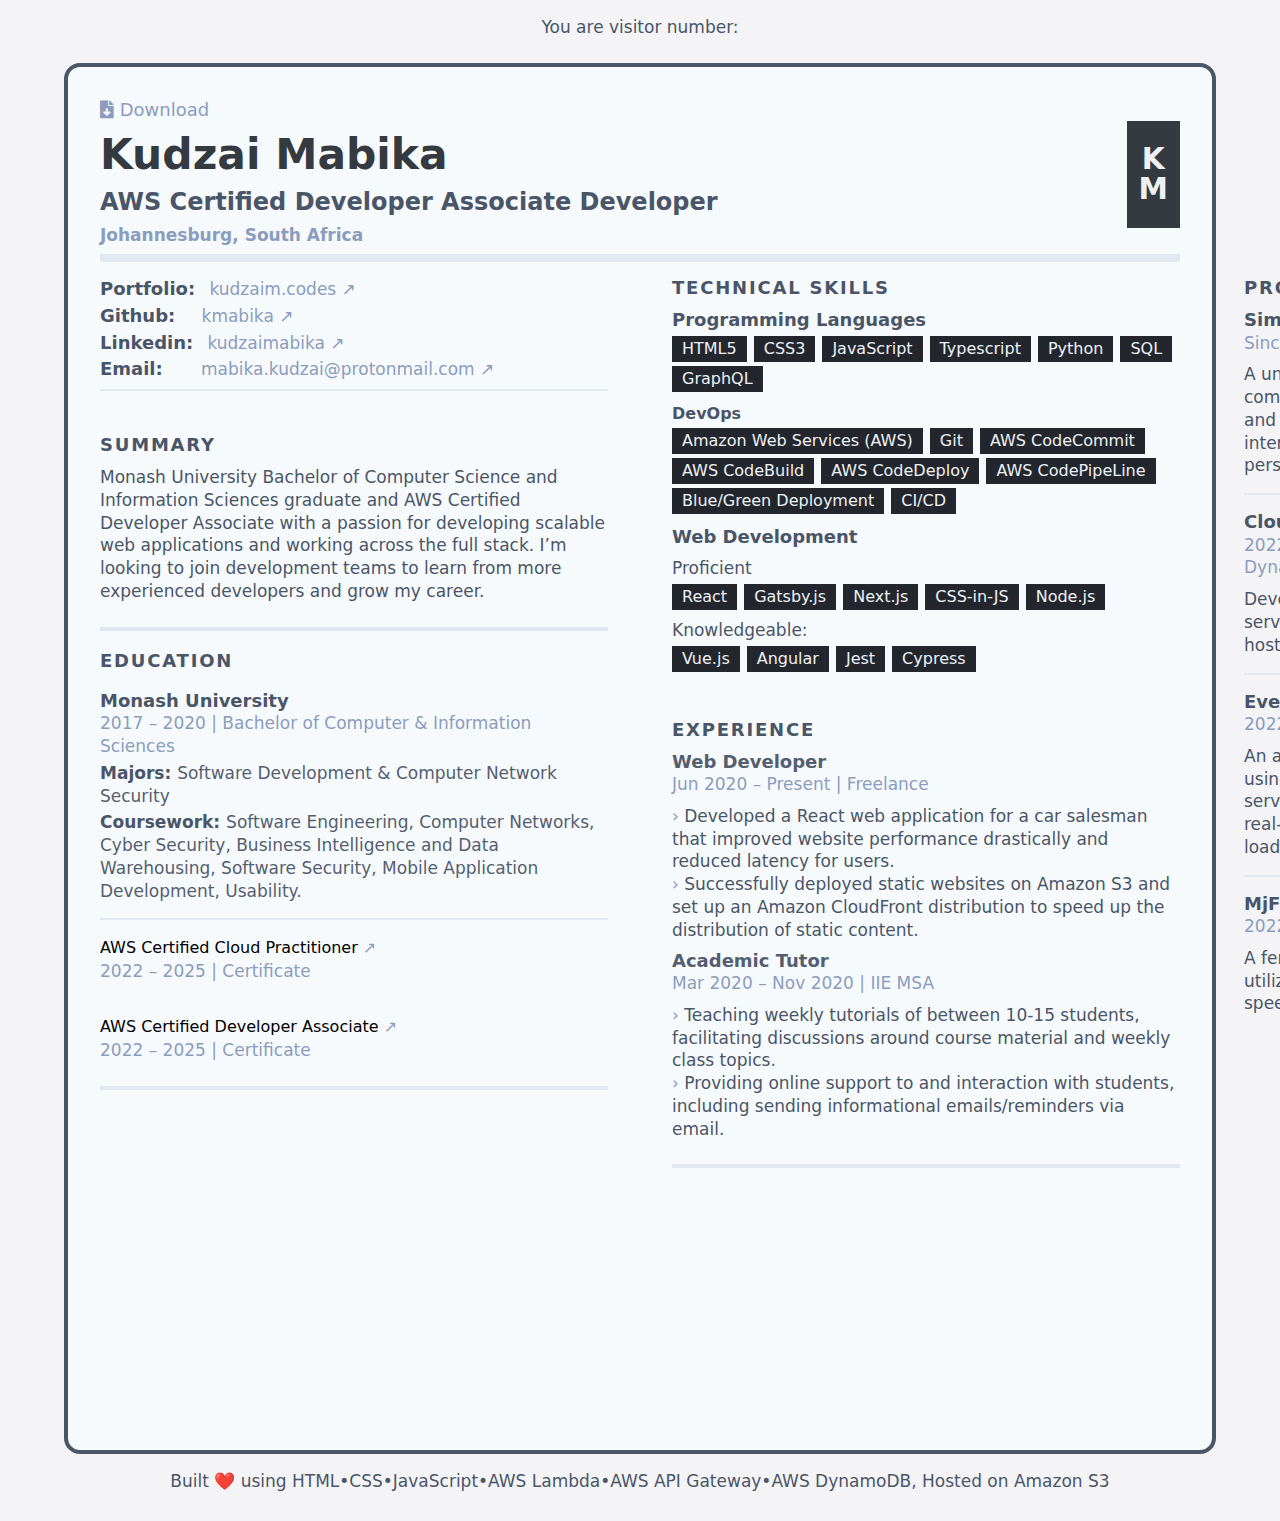
==== commit 8ce59a04: "updated html & github action" ====
--- a/index.html
+++ b/index.html
@@ -16,7 +16,7 @@
       as="font"
       crossorigin="anonymous"
     />
-    <link rel="icon" href="/favicon.ico" type="image/x-icon"/>
+    <link rel="icon" href="/favicon.ico" type="image/x-icon" />
     <link rel="preconnect" href="https://fonts.googleapis.com" />
     <link rel="preconnect" href="https://fonts.gstatic.com" crossorigin />
     <link
@@ -24,18 +24,39 @@
       rel="stylesheet"
     />
     <link href="./assets/css/style.css" rel="stylesheet" />
+    <script src="assets/js/app.js"></script>
     <title>Kudzai Mabika — Resume</title>
   </head>
 
+  <!-- <script>
+    updateCounter();
+  </script> -->
   <body>
     <p class="mt-4 text-center leading-normal text-gray-700 text-md">
-      You are visitor number 2
+      You are visitor number:<span id="counter"></span>
     </p>
     <main class="font-jost hyphens-manual">
       <!-- Page -------------------------------------------------------------------------------------------------------->
       <div
         class="max-w-3xl p-3 mx-auto my-auto bg-gray-100 border-4 border-gray-700 print:border-0 page print:max-w-letter print:max-h-letter print:mx-0 print:my-o lg:h-letter md:max-w-letter md:h-letter xsm:p-8 sm:p-9 lg:mt-6 rounded-2xl print:bg-white"
       >
+    <!-- Download Resume -------------------------------------------------------------------------------------------------------->
+        <div>
+          <p class="text-lg font-semibold text-gray-700 leading-snugish">
+            <a
+              href="assets/kudzaimabika-resume.pdf"
+              target="_blank"
+              class="group"
+            >
+              <span
+                class="inline-block mr-3 font-normal transition duration-100 ease-in text-gray-550 print:text-black group-hover:text-gray-700"
+              >
+                <i class="fas fa-file-download"></i>
+                Download
+              </span>
+            </a>
+          </p>
+        </div>
         <!-- Name ---------------------------------------------------------------------------------------------------->
         <header
           class="inline-flex items-baseline justify-between w-full mb-3 align-top border-b-8"
@@ -49,11 +70,11 @@
               AWS Certified Developer Associate Developer
             </h2>
             <!--Location --------------------------------------------------------------------------------------------------------->
-            
+
             <h3
               class="m-0 mt-2 mb-2 font-semibold text-md text-gray-550 leading-snugish"
             >
-             Johannesburg, South Africa
+              Johannesburg, South Africa
             </h3>
           </div>
           <!--   Initials Block         -->
@@ -160,10 +181,12 @@
 
               <section class="mb-2 break-inside-avoid">
                 <p class="mt-2 leading-normal text-gray-700 text-md">
-                  Monash University Bachelor of Computer Science and Information Sciences graduate and AWS Certified Developer Associate with a passion for developing scalable web applications 
-                  and working across the full stack. I’m looking to join development teams to learn from more experienced developers 
-                  and grow my career.
-                  </p>
+                  Monash University Bachelor of Computer Science and Information
+                  Sciences graduate and AWS Certified Developer Associate with a
+                  passion for developing scalable web applications and working
+                  across the full stack. I’m looking to join development teams
+                  to learn from more experienced developers and grow my career.
+                </p>
               </section>
             </div>
           </section>
@@ -203,11 +226,12 @@
                   >
                     Coursework:
                   </span>
-                  Software Engineering, Computer Networks, Cyber Security, Business Intelligence and Data Warehousing,
-                  Software Security, Mobile Application Development, Usability.
+                  Software Engineering, Computer Networks, Cyber Security,
+                  Business Intelligence and Data Warehousing, Software Security,
+                  Mobile Application Development, Usability.
                 </p>
               </section>
-              <!--school 2--------------------------------------------------------------------------------------------->
+              <!--Certification 1-------------------------------------------------------------------------------------------->
               <section class="pb-4 mt-4 mb-4 break-inside-avoid">
                 <header>
                   <a
@@ -223,12 +247,12 @@
                     </span>
                   </a>
                   <p class="leading-normal text-md text-gray-550">
-                    2022  &ndash; 2025 | Certificate
-                  </p>
-                </header>
-              </section>
-
-              <!--school 3 --------------------------------------------------------------------------------->
+                    2022 &ndash; 2025 | Certificate
+                  </p>
+                </header>
+              </section>
+
+              <!--Certification 2--------------------------------------------------------------------------------->
               <section class="pb-2 mt-4 break-inside-avoid">
                 <header>
                   <a
@@ -244,7 +268,7 @@
                     </span>
                   </a>
                   <p class="leading-normal text-md text-gray-550">
-                    2022  &ndash; 2025 | Certificate
+                    2022 &ndash; 2025 | Certificate
                   </p>
                 </header>
               </section>
@@ -269,7 +293,7 @@
                 </header>
                 <div class="my-1 last:pb-1">
                   <ul
-                    class="flex flex-wrap text-sm leading-relaxed -mr-1.6 -mb-1"
+                    class="flex flex-wrap text-m leading-relaxed -mr-1.6 -mb-1"
                   >
                     <li
                       class="px-2.5 mr-1.6 mb-1 text-gray-200 leading-relaxed print:bg-white print:border-inset bg-gray-250"
@@ -359,6 +383,12 @@
                     >
                       Blue/Green Deployment
                     </li>
+
+                    <li
+                    class="px-2.5 mr-1.6 mb-1 text-gray-200 leading-relaxed print:bg-white print:border-inset bg-gray-250"
+                  >
+                    CI/CD
+                  </li>
                   </ul>
                 </div>
               </section>
@@ -466,14 +496,19 @@
                     >
                       &rsaquo;
                     </span>
-                    Developed a React web application for a car salesman that improved website performance drastically and reduced latency for users.              </li>
+                    Developed a React web application for a car salesman that
+                    improved website performance drastically and reduced latency
+                    for users.
+                  </li>
                   <li>
                     <span
                       class="transform -translate-y-px select-none text-gray-550"
                     >
                       &rsaquo;
                     </span>
-                    Successfully deployed 2 static websites on Amazon S3 and set up an Amazon CloudFront distribution to speed up the distribution of static content.
+                    Successfully deployed static websites on Amazon S3 and set
+                    up an Amazon CloudFront distribution to speed up the
+                    distribution of static content.
                   </li>
                 </ul>
               </section>
@@ -496,8 +531,9 @@
                     >
                       &rsaquo;
                     </span>
-                    Teaching weekly tutorials of between 10-15 students, facilitating discussions around course
-                    material and weekly class topics.
+                    Teaching weekly tutorials of between 10-15 students,
+                    facilitating discussions around course material and weekly
+                    class topics.
                   </li>
                   <li>
                     <span
@@ -505,8 +541,8 @@
                     >
                       &rsaquo;
                     </span>
-                    Providing online support to and interaction with students, including 
-                    sending informational emails/reminders via email.
+                    Providing online support to and interaction with students,
+                    including sending informational emails/reminders via email.
                   </li>
                 </ul>
               </section>
@@ -556,7 +592,10 @@
                   </p>
                 </header>
                 <p class="mt-2.1 text-md text-gray-700 leading-normal">
-                  A unique and streamlined car salesman website that combines the benefits of Gatsby's static site generation and a headless cms aspect of JamStack development. The interface is clean and features graphics designed personally for use within the site.
+                  A unique and streamlined car salesman website that combines
+                  the benefits of Gatsby's static site generation and a headless
+                  cms aspect of JamStack development. The interface is clean and
+                  features graphics designed personally for use within the site.
                 </p>
               </section>
               <!--Project 2-->
@@ -581,7 +620,7 @@
                       class="inline-block font-normal transition duration-100 ease-in text-gray-550 print:text-black group-hover:text-gray-700"
                     >
                       <a
-                        href="https://github.com/kmabika/cloud-resume-challenge"
+                        href="https://github.com/kmabika/crc-frontend"
                         target="_blank"
                       >
                         <i class="fab fa-github"></i>
@@ -589,12 +628,14 @@
                     </span>
                   </h3>
                   <p class="leading-normal text-md text-gray-550">
-                    2022 | Amazon S3, AWS Lambda, API Gateway, DynamoDB, Python, HTML, CSS , JavaScript
+                    2022 | Amazon S3, AWS Lambda, API Gateway, DynamoDB, Python,
+                    HTML, CSS , JavaScript
                   </p>
                 </header>
                 <p class="mt-2.1 text-md text-gray-700 leading-normal">
                   Developed as part of the process of learning the AWS services,
-                  this website utilizes Amazon S3 for static website hosting and AWS serverless services to count visitors.
+                  this website utilizes Amazon S3 for static website hosting and
+                  AWS serverless services to count visitors.
                 </p>
               </section>
               <!--Project 3---------------------------------------------------------->
@@ -603,7 +644,10 @@
                   <h3
                     class="text-lg font-semibold text-gray-700 leading-snugish"
                   >
-                    <a href="https://github.com/kmabika/event-driven-python" class="group">
+                    <a
+                      href="https://github.com/kmabika/event-driven-python"
+                      class="group"
+                    >
                       Event-Driven Python
                       <span
                         class="inline-block mr-3 font-normal transition duration-100 ease-in text-gray-550 print:text-black group-hover:text-gray-700"
@@ -614,9 +658,7 @@
                     <span
                       class="inline-block font-normal transition duration-100 ease-in text-gray-550 print:text-black group-hover:text-gray-700"
                     >
-                      <a
-                        href="https://github.com/kmabika/event-driven-python"
-                      >
+                      <a href="https://github.com/kmabika/event-driven-python">
                         <i class="fab fa-github"></i>
                       </a>
                     </span>
@@ -626,7 +668,11 @@
                   </p>
                 </header>
                 <p class="mt-2.1 text-md text-gray-700 leading-normal">
-                  An automated ETL processing pipeline for COVID-19 data using Python and cloud services built whilst learning AWS services. The ETL process collects COVID-19 data from real-time repositories, cleans and filters the data, and loads it into a database.
+                  An automated ETL processing pipeline for COVID-19 data using
+                  Python and cloud services built whilst learning AWS services.
+                  The ETL process collects COVID-19 data from real-time
+                  repositories, cleans and filters the data, and loads it into a
+                  database.
                 </p>
               </section>
               <!--Project 4---------------------------------------------------------->
@@ -635,10 +681,7 @@
                   <h3
                     class="text-lg font-semibold text-gray-700 leading-snugish"
                   >
-                    <a
-                      href="https://mjfencing.co.za"
-                      class="group"
-                    >
+                    <a href="https://mjfencing.co.za" class="group">
                       MjFencing
                       <span
                         class="inline-block mr-3 font-normal transition duration-100 ease-in text-gray-550 print:text-black group-hover:text-gray-700"
@@ -649,9 +692,7 @@
                     <span
                       class="inline-block font-normal transition duration-100 ease-in text-gray-550 print:text-black group-hover:text-gray-700"
                     >
-                      <a
-                        href="https://github.com/kmabika/mjfencing.co.za"
-                      >
+                      <a href="https://github.com/kmabika/mjfencing.co.za">
                         <i class="fab fa-github"></i>
                       </a>
                     </span>
@@ -661,7 +702,9 @@
                   </p>
                 </header>
                 <p class="mt-2.1 text-md text-gray-700 leading-normal">
-                  A fencing company portfolio built using Gatsby.js that utilizes Amazon S3 and CloudFront to reduce latency and speed up distribution of content to users.
+                  A fencing company portfolio built using Gatsby.js that
+                  utilizes Amazon S3 and CloudFront to reduce latency and speed
+                  up distribution of content to users.
                 </p>
               </section>
             </div>
@@ -669,7 +712,13 @@
         </div>
         <!-- end Column -->
       </div>
-
+      <div class="m-b-5">
+        <p class="mt-4 text-center leading-normal text-gray-700 text-md">
+          Built ❤️ using HTML•CSS•JavaScript•AWS Lambda•AWS API Gateway•AWS
+          DynamoDB, Hosted on Amazon S3
+        </p>
+      </div>
+    </div>
       <!-- end Page -->
     </main>
   </body>
--- a/assets/css/style.css
+++ b/assets/css/style.css
@@ -355,6 +355,9 @@
 }
 .mb-2 {
   margin-bottom: 0.5rem;
+}
+.ml-1{
+  margin-left: 0.25rem;
 }
 .ml-2 {
   margin-left: 0.5rem;
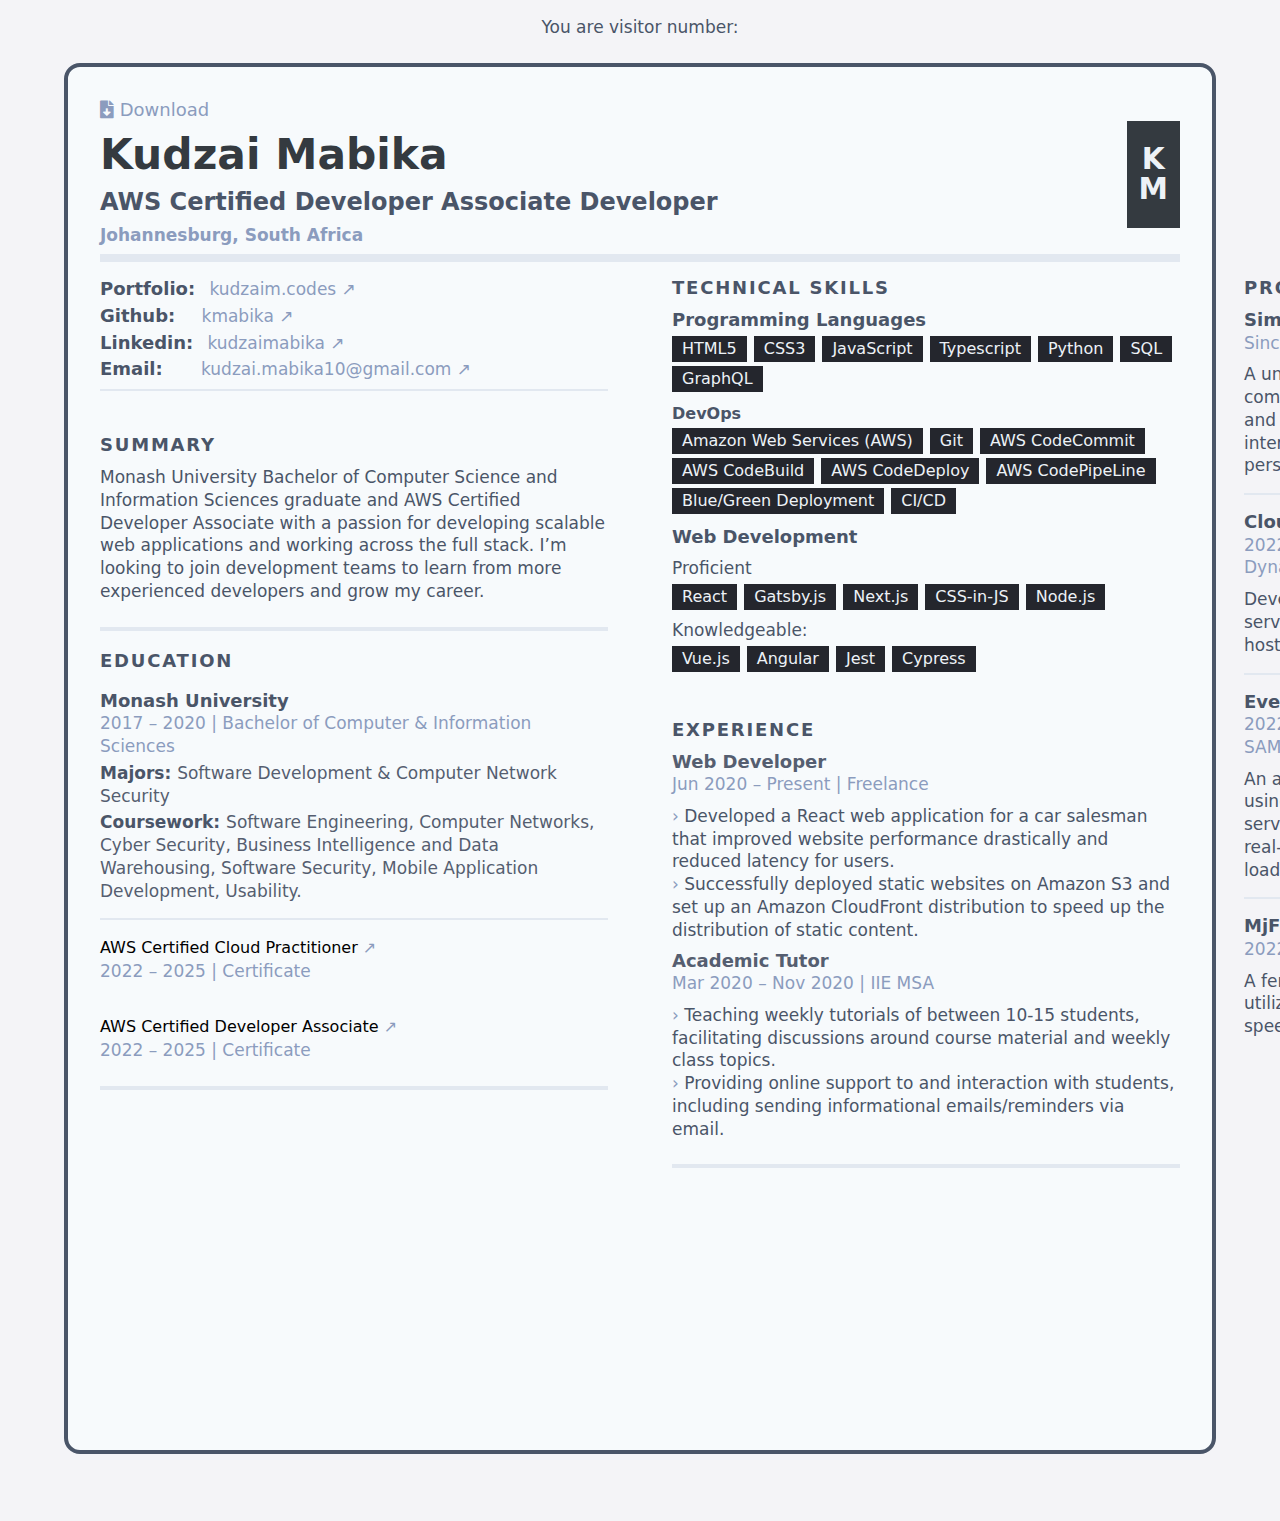
==== commit bd7f73a6: "updated email address" ====
--- a/index.html
+++ b/index.html
@@ -28,12 +28,12 @@
     <title>Kudzai Mabika — Resume</title>
   </head>
 
-  <!-- <script>
+  <script>
     updateCounter();
-  </script> -->
+  </script>
   <body>
     <p class="mt-4 text-center leading-normal text-gray-700 text-md">
-      You are visitor number:<span id="counter"></span>
+      You are visitor number: <span id="counter"></span>
     </p>
     <main class="font-jost hyphens-manual">
       <!-- Page -------------------------------------------------------------------------------------------------------->
@@ -151,13 +151,13 @@
                   <li
                     class="mt-1 leading-normal transition duration-100 ease-in text-gray-550 text-md hover:text-gray-700"
                   >
-                    <a href="mailto:mabika.kudzai@protonmail.com" class="group">
+                    <a href="mailto:kudzai.mabika10@gmail.com" class="group">
                       <span
                         class="mr-8 text-lg font-semibold text-gray-700 leading-snugish"
                       >
                         Email:
                       </span>
-                      mabika.kudzai@protonmail.com
+                      kudzai.mabika10@gmail.com
                       <span
                         class="inline-block font-normal transition duration-100 ease-in text-gray-550 print:text-black group-hover:text-gray-700"
                       >
@@ -629,7 +629,7 @@
                   </h3>
                   <p class="leading-normal text-md text-gray-550">
                     2022 | Amazon S3, AWS Lambda, API Gateway, DynamoDB, Python,
-                    HTML, CSS , JavaScript
+                    HTML, CSS , JavaScript, CI/CD
                   </p>
                 </header>
                 <p class="mt-2.1 text-md text-gray-700 leading-normal">
@@ -664,7 +664,7 @@
                     </span>
                   </h3>
                   <p class="leading-normal text-md text-gray-550">
-                    2022 | Python, DynamoDB,IaC
+                    2022 | Python, DynamoDB, Lambda, CloudWatch, AWS SAM, CI/CD
                   </p>
                 </header>
                 <p class="mt-2.1 text-md text-gray-700 leading-normal">
@@ -712,12 +712,6 @@
         </div>
         <!-- end Column -->
       </div>
-      <div class="m-b-5">
-        <p class="mt-4 text-center leading-normal text-gray-700 text-md">
-          Built ❤️ using HTML•CSS•JavaScript•AWS Lambda•AWS API Gateway•AWS
-          DynamoDB, Hosted on Amazon S3
-        </p>
-      </div>
     </div>
       <!-- end Page -->
     </main>
